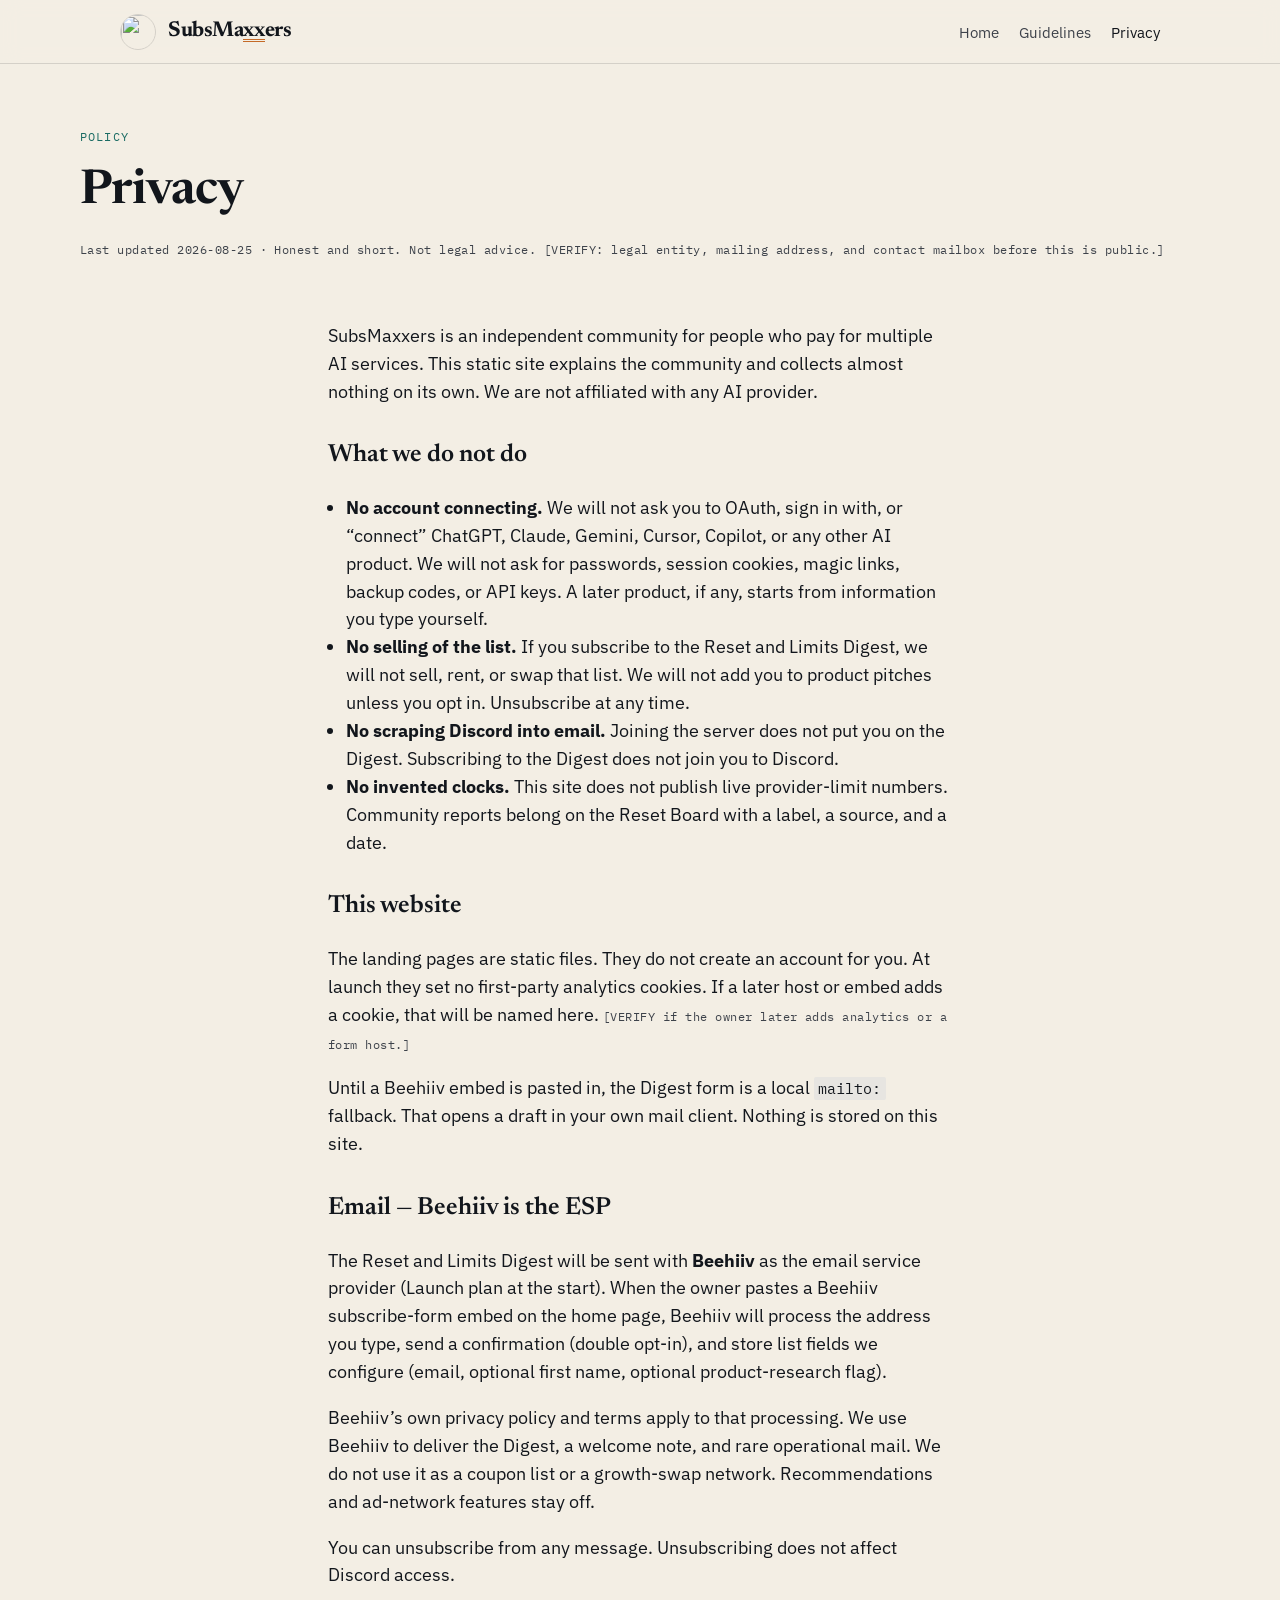
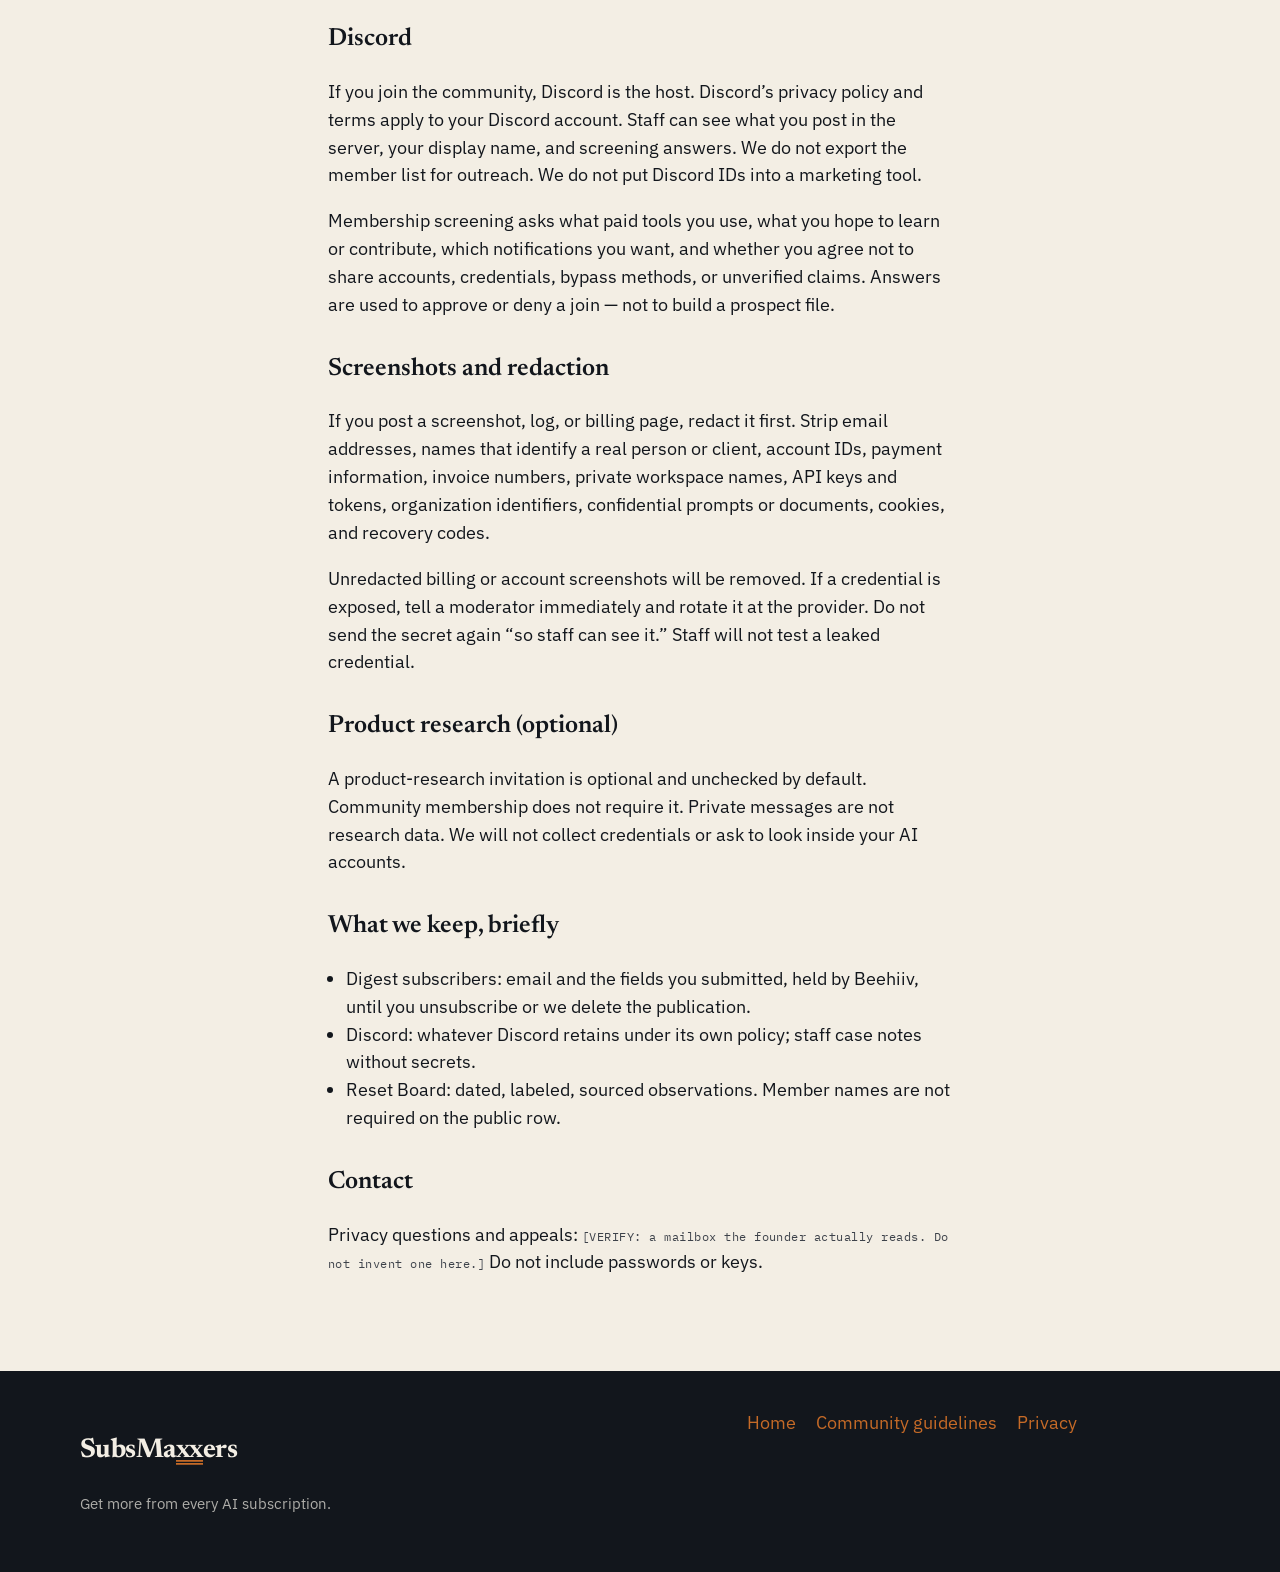
==== privacy.html @ dfe7b9f9 "Publish SubsMaxxers landing. No Discord invite." ====
<!DOCTYPE html>
<html lang="en">
<head>
  <meta charset="utf-8">
  <meta name="viewport" content="width=device-width, initial-scale=1">
  <title>Privacy — SubsMaxxers</title>
  <meta name="description" content="How SubsMaxxers handles email, Discord, and screenshots. No account connecting. The list is not sold.">
  <meta name="robots" content="noindex, nofollow">
  <meta name="theme-color" content="#12161C">
  <link rel="icon" href="assets/favicon.svg" type="image/svg+xml">
  <link rel="icon" href="assets/avatar.png" type="image/png">
  <link rel="preconnect" href="https://fonts.googleapis.com">
  <link rel="preconnect" href="https://fonts.gstatic.com" crossorigin>
  <link href="https://fonts.googleapis.com/css2?family=IBM+Plex+Mono:wght@400;500&family=IBM+Plex+Sans:ital,wght@0,400;0,500;0,600;1,400&family=Newsreader:ital,opsz,wght@0,6..72,600;0,6..72,700;1,6..72,600&display=swap" rel="stylesheet">
  <link rel="stylesheet" href="styles.css">
</head>
<body class="inner">
  <a class="skip" href="#main">Skip to content</a>
  <header class="site-header">
    <div class="nav-wrap">
      <a class="nav-brand" href="index.html">
        <img src="assets/avatar.png" alt="" width="36" height="36">
        <span class="wordmark">SubsMa<span class="xx">xx</span>ers</span>
      </a>
      <input type="checkbox" id="nav-toggle" class="nav-toggle" hidden>
      <label for="nav-toggle" class="nav-toggle-btn">Menu</label>
      <nav class="site-nav" aria-label="Primary">
        <ul>
          <li><a href="index.html">Home</a></li>
          <li><a href="guidelines.html">Guidelines</a></li>
          <li><a href="privacy.html" aria-current="page">Privacy</a></li>
        </ul>
      </nav>
    </div>
  </header>

  <header class="page-hero">
    <div class="page-hero-inner">
      <p class="eyebrow">Policy</p>
      <h1>Privacy</h1>
      <p class="updated">Last updated 2026-08-25 · Honest and short. Not legal advice. [VERIFY: legal entity, mailing address, and contact mailbox before this is public.]</p>
    </div>
  </header>

  <main id="main" class="article">
    <p>SubsMaxxers is an independent community for people who pay for multiple AI services. This static site explains the community and collects almost nothing on its own. We are not affiliated with any AI provider.</p>

    <h2>What we do not do</h2>
    <ul>
      <li><strong>No account connecting.</strong> We will not ask you to OAuth, sign in with, or “connect” ChatGPT, Claude, Gemini, Cursor, Copilot, or any other AI product. We will not ask for passwords, session cookies, magic links, backup codes, or API keys. A later product, if any, starts from information you type yourself.</li>
      <li><strong>No selling of the list.</strong> If you subscribe to the Reset and Limits Digest, we will not sell, rent, or swap that list. We will not add you to product pitches unless you opt in. Unsubscribe at any time.</li>
      <li><strong>No scraping Discord into email.</strong> Joining the server does not put you on the Digest. Subscribing to the Digest does not join you to Discord.</li>
      <li><strong>No invented clocks.</strong> This site does not publish live provider-limit numbers. Community reports belong on the Reset Board with a label, a source, and a date.</li>
    </ul>

    <h2>This website</h2>
    <p>The landing pages are static files. They do not create an account for you. At launch they set no first-party analytics cookies. If a later host or embed adds a cookie, that will be named here. <span class="updated">[VERIFY if the owner later adds analytics or a form host.]</span></p>
    <p>Until a Beehiiv embed is pasted in, the Digest form is a local <code>mailto:</code> fallback. That opens a draft in your own mail client. Nothing is stored on this site.</p>

    <h2>Email — Beehiiv is the ESP</h2>
    <p>The Reset and Limits Digest will be sent with <strong>Beehiiv</strong> as the email service provider (Launch plan at the start). When the owner pastes a Beehiiv subscribe-form embed on the home page, Beehiiv will process the address you type, send a confirmation (double opt-in), and store list fields we configure (email, optional first name, optional product-research flag).</p>
    <p>Beehiiv’s own privacy policy and terms apply to that processing. We use Beehiiv to deliver the Digest, a welcome note, and rare operational mail. We do not use it as a coupon list or a growth-swap network. Recommendations and ad-network features stay off.</p>
    <p>You can unsubscribe from any message. Unsubscribing does not affect Discord access.</p>

    <h2>Discord</h2>
    <p>If you join the community, Discord is the host. Discord’s privacy policy and terms apply to your Discord account. Staff can see what you post in the server, your display name, and screening answers. We do not export the member list for outreach. We do not put Discord IDs into a marketing tool.</p>
    <p>Membership screening asks what paid tools you use, what you hope to learn or contribute, which notifications you want, and whether you agree not to share accounts, credentials, bypass methods, or unverified claims. Answers are used to approve or deny a join — not to build a prospect file.</p>

    <h2>Screenshots and redaction</h2>
    <p>If you post a screenshot, log, or billing page, redact it first. Strip email addresses, names that identify a real person or client, account IDs, payment information, invoice numbers, private workspace names, API keys and tokens, organization identifiers, confidential prompts or documents, cookies, and recovery codes.</p>
    <p>Unredacted billing or account screenshots will be removed. If a credential is exposed, tell a moderator immediately and rotate it at the provider. Do not send the secret again “so staff can see it.” Staff will not test a leaked credential.</p>

    <h2>Product research (optional)</h2>
    <p>A product-research invitation is optional and unchecked by default. Community membership does not require it. Private messages are not research data. We will not collect credentials or ask to look inside your AI accounts.</p>

    <h2>What we keep, briefly</h2>
    <ul>
      <li>Digest subscribers: email and the fields you submitted, held by Beehiiv, until you unsubscribe or we delete the publication.</li>
      <li>Discord: whatever Discord retains under its own policy; staff case notes without secrets.</li>
      <li>Reset Board: dated, labeled, sourced observations. Member names are not required on the public row.</li>
    </ul>

    <h2>Contact</h2>
    <p>Privacy questions and appeals: <span class="updated">[VERIFY: a mailbox the founder actually reads. Do not invent one here.]</span> Do not include passwords or keys.</p>
  </main>

  <footer class="site-footer">
    <div class="footer-inner">
      <div>
        <p class="wordmark">SubsMa<span class="xx">xx</span>ers</p>
        <p class="tagline">Get more from every AI subscription.</p>
      </div>
      <nav class="footer-nav" aria-label="Footer">
        <a href="index.html">Home</a>
        <a href="guidelines.html">Community guidelines</a>
        <a href="privacy.html">Privacy</a>
      </nav>
    </div>
  </footer>
</body>
</html>
---- styles.css ----
/* SubsMaxxers landing — editorial, technical, not cold.
   Palette and type from brand/02_Positioning_and_Brand.md.
   Do not add neon, robots, neural nets, or vendor marks. */

:root {
  --ink: #12161C;
  --bone: #F3EEE4;
  --copper: #C56A27;
  --teal: #1A6B63;
  --graphite: #3D424A;
  --white: #FFFFFF;
  --mist: #D4D0C8;
  --signal: #E3B23C;
  --confirmed: #2C7A4B;
  --disputed: #A63D2F;
  --reported: #6B5E4F;
  --outdated: #8A8680;
  --ink-80: #2A3038;
  --bone-dim: #E7E1D6;
  --teal-bright: #2A8A80;
  --copper-ink: #8F4A1A;

  --font-display: "Newsreader", "Source Serif 4", "Iowan Old Style", Georgia, serif;
  --font-sans: "IBM Plex Sans", "Source Sans 3", "Segoe UI", sans-serif;
  --font-mono: "IBM Plex Mono", "Geist Mono", ui-monospace, monospace;

  --measure: 40rem;
  --wide: 70rem;
  --gutter: clamp(1.25rem, 4vw, 2.5rem);
  --radius: 2px;
  --shadow: 0 1px 0 rgba(18, 22, 28, 0.06);
}

*,
*::before,
*::after { box-sizing: border-box; }

html {
  scroll-behavior: smooth;
  -webkit-text-size-adjust: 100%;
}

@media (prefers-reduced-motion: reduce) {
  html { scroll-behavior: auto; }
  *, *::before, *::after {
    animation-duration: 0.01ms !important;
    animation-iteration-count: 1 !important;
    transition-duration: 0.01ms !important;
  }
}

body {
  margin: 0;
  color: var(--ink);
  background: var(--bone);
  font-family: var(--font-sans);
  font-size: 1.125rem;
  line-height: 1.55;
  font-weight: 400;
  text-rendering: optimizeLegibility;
}

img { max-width: 100%; height: auto; display: block; }
a { color: var(--copper); text-underline-offset: 0.16em; }
a:hover { color: var(--copper-ink); }
a:visited { color: var(--teal); }
a:focus-visible,
button:focus-visible,
input:focus-visible,
summary:focus-visible {
  outline: 2px solid var(--copper);
  outline-offset: 3px;
}

.skip {
  position: absolute;
  left: var(--gutter);
  top: -4rem;
  z-index: 20;
  background: var(--copper);
  color: var(--bone);
  padding: 0.4rem 0.75rem;
  text-decoration: none;
}
.skip:focus { top: 0.75rem; }

/* Wordmark lockup */
.wordmark {
  font-family: var(--font-display);
  font-weight: 700;
  letter-spacing: -0.02em;
  line-height: 1.05;
}
.wordmark .xx {
  position: relative;
  display: inline-block;
}
.wordmark .xx::after {
  content: "";
  position: absolute;
  left: 0;
  right: 0;
  bottom: 0.02em;
  height: 0.18em;
  background:
    linear-gradient(var(--copper), var(--copper)) 0 0 / 100% 35% no-repeat,
    linear-gradient(var(--copper), var(--copper)) 0 100% / 100% 35% no-repeat;
  pointer-events: none;
}

.lockup {
  display: flex;
  flex-direction: column;
  gap: 0.45rem;
  text-decoration: none;
  color: inherit;
}
.lockup:visited { color: inherit; }
.lockup .tagline {
  font-family: var(--font-sans);
  font-weight: 400;
  color: var(--graphite);
  letter-spacing: 0;
}

/* Site header */
.site-header {
  position: sticky;
  top: 0;
  z-index: 10;
  background: color-mix(in srgb, var(--bone) 92%, transparent);
  backdrop-filter: blur(10px);
  border-bottom: 1px solid var(--mist);
}
.hero + .site-header,
body.inner .site-header { /* nav sits above hero on home via structure */ }

.nav-wrap {
  max-width: var(--wide);
  margin: 0 auto;
  padding: 0.85rem var(--gutter);
  display: flex;
  align-items: center;
  justify-content: space-between;
  gap: 1rem;
}
.nav-brand {
  display: flex;
  align-items: center;
  gap: 0.75rem;
  text-decoration: none;
  color: var(--ink);
}
.nav-brand:visited { color: var(--ink); }
.nav-brand img {
  width: 36px;
  height: 36px;
  border-radius: 50%;
  border: 1px solid var(--mist);
}
.nav-brand .wordmark { font-size: 1.35rem; }
.nav-brand .wordmark .xx::after { height: 0.16em; }

.nav-toggle {
  display: none;
}
.nav-toggle-btn {
  display: none;
  background: none;
  border: 1px solid var(--mist);
  color: var(--ink);
  font-family: var(--font-sans);
  font-size: 0.8rem;
  letter-spacing: 0.06em;
  text-transform: uppercase;
  padding: 0.4rem 0.65rem;
  cursor: pointer;
}
.site-nav ul {
  display: flex;
  flex-wrap: wrap;
  gap: 0.35rem 1.25rem;
  list-style: none;
  margin: 0;
  padding: 0;
}
.site-nav a {
  color: var(--graphite);
  text-decoration: none;
  font-size: 0.95rem;
}
.site-nav a:hover,
.site-nav a[aria-current="page"] { color: var(--ink); }
.site-nav a:visited { color: var(--graphite); }

@media (max-width: 720px) {
  .nav-toggle-btn { display: inline-block; }
  .site-nav {
    display: none;
    position: absolute;
    left: 0;
    right: 0;
    top: 100%;
    background: var(--bone);
    border-bottom: 1px solid var(--mist);
    padding: 0.75rem var(--gutter) 1.1rem;
  }
  .site-nav ul { flex-direction: column; }
  .nav-toggle:checked ~ .site-nav { display: block; }
}

/* Dark hero */
.hero {
  background: var(--ink);
  color: var(--bone);
  position: relative;
  overflow: hidden;
}
.hero::before {
  content: "";
  position: absolute;
  inset: 0;
  background:
    linear-gradient(180deg, rgba(243, 238, 228, 0.03), transparent 40%),
    repeating-linear-gradient(
      90deg,
      transparent,
      transparent 119px,
      rgba(243, 238, 228, 0.03) 119px,
      rgba(243, 238, 228, 0.03) 120px
    );
  pointer-events: none;
}
.hero-inner {
  position: relative;
  max-width: var(--wide);
  margin: 0 auto;
  padding: clamp(3rem, 8vw, 6.5rem) var(--gutter) clamp(3.5rem, 8vw, 6rem);
  display: grid;
  grid-template-columns: minmax(0, 1.4fr) minmax(0, 0.7fr);
  gap: clamp(2rem, 5vw, 4rem);
  align-items: end;
}
@media (max-width: 800px) {
  .hero-inner { grid-template-columns: 1fr; }
  .hero-aside { order: -1; max-width: 8rem; }
}
.hero .kicker {
  font-family: var(--font-mono);
  font-size: 0.78rem;
  letter-spacing: 0.08em;
  text-transform: uppercase;
  color: color-mix(in srgb, var(--bone) 72%, var(--teal-bright));
  margin: 0 0 1.1rem;
}
.hero .wordmark {
  font-size: clamp(2.8rem, 8vw, 5.4rem);
  color: var(--bone);
  margin: 0 0 0.55rem;
}
.hero .tagline {
  font-size: clamp(1.15rem, 2.2vw, 1.45rem);
  color: color-mix(in srgb, var(--bone) 82%, var(--mist));
  margin: 0 0 1.5rem;
  max-width: 28rem;
}
.hero .lede {
  font-size: 1.2rem;
  line-height: 1.5;
  max-width: 36rem;
  margin: 0 0 0.85rem;
}
.hero .value {
  color: color-mix(in srgb, var(--bone) 78%, var(--graphite));
  max-width: 38rem;
  margin: 0 0 1.75rem;
}
.hero a { color: var(--copper); }
.hero a:visited { color: var(--copper); }
.hero-aside img {
  width: min(220px, 40vw);
  height: auto;
  border-radius: 50%;
  border: 1px solid color-mix(in srgb, var(--bone) 18%, transparent);
}
.hero-rule {
  display: flex;
  gap: 0.4rem;
  margin-top: 2.25rem;
}
.hero-rule span {
  display: block;
  height: 2px;
  width: 4.5rem;
}
.hero-rule span:first-child { background: var(--teal); }
.hero-rule span:last-child { background: var(--copper); }

.hero-cut {
  height: 28px;
  background: var(--bone);
  clip-path: polygon(
    0 40%, 4% 70%, 8% 28%, 13% 82%, 18% 36%, 24% 64%,
    31% 22%, 38% 78%, 46% 34%, 54% 70%, 62% 26%,
    70% 74%, 78% 32%, 86% 68%, 93% 30%, 100% 60%,
    100% 100%, 0 100%
  );
}

/* Buttons */
.cta-row {
  display: flex;
  flex-wrap: wrap;
  gap: 0.75rem 1rem;
  align-items: center;
}
.btn {
  display: inline-block;
  font-family: var(--font-sans);
  font-size: 1rem;
  font-weight: 500;
  line-height: 1.2;
  text-decoration: none;
  padding: 0.78rem 1.15rem;
  border-radius: var(--radius);
  border: 1px solid transparent;
  cursor: pointer;
}
.btn:visited { color: inherit; }
.btn-primary {
  background: var(--copper);
  color: var(--bone);
  border-color: var(--copper);
}
.btn-primary:hover {
  background: var(--copper-ink);
  color: var(--bone);
  border-color: var(--copper-ink);
}
.btn-primary:visited { color: var(--bone); }
.btn-secondary {
  background: transparent;
  color: var(--bone);
  border-color: color-mix(in srgb, var(--bone) 45%, transparent);
}
.btn-secondary:hover {
  border-color: var(--bone);
  color: var(--bone);
}
.btn-secondary:visited { color: var(--bone); }
.btn-on-light.btn-secondary {
  color: var(--ink);
  border-color: var(--mist);
}
.btn-on-light.btn-secondary:hover,
.btn-on-light.btn-secondary:visited { color: var(--ink); }
.btn-on-light.btn-primary:visited { color: var(--bone); }
.cta-note {
  font-size: 0.85rem;
  color: color-mix(in srgb, var(--bone) 62%, var(--graphite));
  max-width: 28rem;
  margin: 0.85rem 0 0;
}

/* Layout */
.section {
  padding: clamp(3.25rem, 7vw, 5.5rem) var(--gutter);
}
.section-inner {
  max-width: var(--wide);
  margin: 0 auto;
}
.section h2 {
  font-family: var(--font-display);
  font-weight: 600;
  font-size: clamp(1.85rem, 3.4vw, 2.55rem);
  letter-spacing: -0.02em;
  line-height: 1.15;
  margin: 0 0 0.75rem;
}
.section .deck {
  color: var(--graphite);
  max-width: 40rem;
  margin: 0 0 2rem;
}
.eyebrow {
  font-family: var(--font-mono);
  font-size: 0.72rem;
  letter-spacing: 0.1em;
  text-transform: uppercase;
  color: var(--teal);
  margin: 0 0 0.55rem;
}
.prose { max-width: var(--measure); }
.prose p { margin: 0 0 1rem; }
.prose ul,
.prose ol { padding-left: 1.2rem; }
.prose li { margin: 0 0 0.4rem; }

.band { background: var(--white); }
.band-dim { background: var(--bone-dim); }
.hairline {
  border: 0;
  border-top: 1px solid var(--mist);
  margin: 0;
}

/* Cards / grids */
.split {
  display: grid;
  grid-template-columns: 1fr 1fr 1fr;
  gap: 1.25rem;
}
@media (max-width: 860px) {
  .split { grid-template-columns: 1fr; }
}
.card {
  background: var(--white);
  border: 1px solid var(--mist);
  padding: 1.25rem 1.3rem 1.35rem;
  box-shadow: var(--shadow);
}
.band .card { background: var(--bone); }
.card h3 {
  font-family: var(--font-display);
  font-size: 1.35rem;
  font-weight: 600;
  letter-spacing: -0.015em;
  margin: 0 0 0.55rem;
}
.card p,
.card li { color: var(--graphite); }
.card ul { margin: 0; padding-left: 1.1rem; }
.card.not-for { border-top: 3px solid var(--disputed); }
.card.primary { border-top: 3px solid var(--copper); }
.card.also { border-top: 3px solid var(--teal); }

.share-list {
  display: grid;
  grid-template-columns: 1fr 1fr;
  gap: 0.9rem 1.75rem;
  margin: 0;
  padding: 0;
  list-style: none;
}
@media (max-width: 720px) {
  .share-list { grid-template-columns: 1fr; }
}
.share-list li {
  padding: 0.85rem 0 0.85rem 1.1rem;
  border-top: 1px solid var(--mist);
  position: relative;
}
.share-list li::before {
  content: "";
  position: absolute;
  left: 0;
  top: 1.15rem;
  width: 0.45rem;
  height: 2px;
  background: var(--copper);
}

/* Labels */
.label-table {
  width: 100%;
  border-collapse: collapse;
  font-size: 1rem;
}
.label-table th,
.label-table td {
  text-align: left;
  vertical-align: top;
  padding: 0.85rem 0.75rem 0.85rem 0;
  border-bottom: 1px solid var(--mist);
}
.label-table th {
  font-family: var(--font-sans);
  font-weight: 500;
  color: var(--graphite);
  font-size: 0.8rem;
  letter-spacing: 0.06em;
  text-transform: uppercase;
}
.chip {
  display: inline-block;
  font-family: var(--font-mono);
  font-size: 0.72rem;
  font-weight: 500;
  letter-spacing: 0.08em;
  text-transform: uppercase;
  padding: 0.18rem 0.45rem;
  border-radius: 2px;
  color: var(--bone);
  white-space: nowrap;
}
.chip-official,
.chip-confirmed { background: var(--confirmed); }
.chip-reported { background: var(--reported); }
.chip-disputed { background: var(--disputed); }
.chip-outdated { background: var(--outdated); }

.note {
  font-size: 0.95rem;
  color: var(--graphite);
  max-width: 42rem;
  margin: 1.25rem 0 0;
}

/* Discussions */
.prompts {
  display: grid;
  grid-template-columns: 1fr 1fr;
  gap: 1rem;
}
@media (max-width: 720px) {
  .prompts { grid-template-columns: 1fr; }
}
.prompt {
  background: var(--white);
  border: 1px solid var(--mist);
  padding: 1.2rem 1.25rem 1.3rem;
}
.prompt .where {
  font-family: var(--font-mono);
  font-size: 0.72rem;
  letter-spacing: 0.06em;
  text-transform: uppercase;
  color: var(--teal);
  margin: 0 0 0.45rem;
}
.prompt h3 {
  font-family: var(--font-display);
  font-size: 1.28rem;
  font-weight: 600;
  letter-spacing: -0.015em;
  margin: 0 0 0.45rem;
  line-height: 1.25;
}
.prompt p {
  margin: 0;
  color: var(--graphite);
  font-size: 1rem;
}

/* Rules */
.rules-ol {
  list-style: none;
  margin: 0;
  padding: 0;
  counter-reset: rule;
  display: grid;
  grid-template-columns: 1fr 1fr;
  gap: 0 2rem;
}
@media (max-width: 800px) {
  .rules-ol { grid-template-columns: 1fr; }
}
.rules-ol li {
  counter-increment: rule;
  padding: 1rem 0 1rem 2.4rem;
  border-bottom: 1px solid var(--mist);
  position: relative;
}
.rules-ol li::before {
  content: counter(rule, decimal-leading-zero);
  position: absolute;
  left: 0;
  top: 1.1rem;
  font-family: var(--font-mono);
  font-size: 0.78rem;
  color: var(--copper);
  letter-spacing: 0.04em;
}
.rules-ol strong { display: block; margin-bottom: 0.2rem; }

/* Independence */
.independence {
  border-left: 3px solid var(--teal);
  padding: 0.15rem 0 0.15rem 1.25rem;
  max-width: 44rem;
}

/* Digest form */
.digest-grid {
  display: grid;
  grid-template-columns: minmax(0, 1.1fr) minmax(0, 0.9fr);
  gap: clamp(1.5rem, 4vw, 3rem);
  align-items: start;
}
@media (max-width: 800px) {
  .digest-grid { grid-template-columns: 1fr; }
}
.digest-form {
  background: var(--white);
  border: 1px solid var(--mist);
  padding: 1.4rem 1.4rem 1.5rem;
}
.digest-form label {
  display: block;
  font-size: 0.9rem;
  font-weight: 500;
  margin: 0 0 0.35rem;
}
.digest-form .field { margin: 0 0 1rem; }
.digest-form input[type="email"],
.digest-form input[type="text"] {
  width: 100%;
  font-family: var(--font-sans);
  font-size: 1rem;
  padding: 0.65rem 0.7rem;
  border: 1px solid var(--mist);
  background: var(--bone);
  color: var(--ink);
  border-radius: var(--radius);
}
.digest-form input:focus {
  border-color: var(--copper);
  background: var(--white);
}
.check {
  display: flex;
  gap: 0.6rem;
  align-items: flex-start;
  font-size: 0.92rem;
  color: var(--graphite);
  margin: 0 0 1rem;
}
.check input { margin-top: 0.3rem; }
.privacy-line {
  font-size: 0.85rem;
  color: var(--graphite);
  margin: 0.85rem 0 0;
}
.embed-slot {
  position: relative;
}
.embed-slot .placeholder-tag {
  font-family: var(--font-mono);
  font-size: 0.7rem;
  letter-spacing: 0.06em;
  text-transform: uppercase;
  color: var(--reported);
  margin: 0 0 0.6rem;
}

/* FAQ */
.faq {
  display: grid;
  gap: 0.55rem;
  max-width: 48rem;
}
.faq details {
  background: var(--white);
  border: 1px solid var(--mist);
  padding: 0.15rem 0;
}
.faq summary {
  cursor: pointer;
  list-style: none;
  padding: 0.9rem 1.1rem;
  font-weight: 500;
}
.faq summary::-webkit-details-marker { display: none; }
.faq summary::after {
  content: "+";
  float: right;
  font-family: var(--font-mono);
  color: var(--copper);
}
.faq details[open] summary::after { content: "–"; }
.faq details p {
  margin: 0;
  padding: 0 1.1rem 1.05rem;
  color: var(--graphite);
}

/* Inner pages */
.page-hero {
  padding: clamp(2.5rem, 6vw, 4rem) var(--gutter) 2rem;
}
.page-hero-inner { max-width: var(--wide); margin: 0 auto; }
.page-hero h1 {
  font-family: var(--font-display);
  font-weight: 650;
  font-size: clamp(2.1rem, 4vw, 3rem);
  letter-spacing: -0.02em;
  margin: 0 0 0.6rem;
}
.updated {
  font-family: var(--font-mono);
  font-size: 0.75rem;
  color: var(--graphite);
  letter-spacing: 0.04em;
}
.article {
  max-width: 44rem;
  margin: 0 auto;
  padding: 0 var(--gutter) clamp(3rem, 6vw, 5rem);
}
.article h2 {
  font-family: var(--font-display);
  font-size: 1.55rem;
  font-weight: 600;
  margin: 2rem 0 0.6rem;
}
.article h3 {
  font-family: var(--font-sans);
  font-size: 1.05rem;
  margin: 1.4rem 0 0.4rem;
}
.article ul { padding-left: 1.15rem; }

/* Footer */
.site-footer {
  background: var(--ink);
  color: color-mix(in srgb, var(--bone) 82%, var(--mist));
  padding: 2.4rem var(--gutter) 2.6rem;
}
.footer-inner {
  max-width: var(--wide);
  margin: 0 auto;
  display: grid;
  grid-template-columns: 1.4fr 1fr;
  gap: 2rem;
}
@media (max-width: 720px) {
  .footer-inner { grid-template-columns: 1fr; }
}
.site-footer .wordmark { color: var(--bone); font-size: 1.7rem; }
.site-footer .tagline {
  color: color-mix(in srgb, var(--bone) 62%, var(--graphite));
  font-size: 0.95rem;
  margin: 0.4rem 0 0.9rem;
}
.site-footer a { color: var(--copper); }
.site-footer a:visited { color: var(--teal-bright); }
.footer-nav {
  display: flex;
  flex-wrap: wrap;
  gap: 0.75rem 1.25rem;
  margin: 0 0 1rem;
}
.footer-nav a { text-decoration: none; }
.fine {
  font-size: 0.85rem;
  color: color-mix(in srgb, var(--bone) 55%, var(--graphite));
  margin: 0;
}

code {
  font-family: var(--font-mono);
  font-size: 0.86em;
  background: color-mix(in srgb, var(--mist) 55%, var(--white));
  padding: 0.08em 0.28em;
  border-radius: 2px;
}
.hero code {
  background: color-mix(in srgb, var(--bone) 12%, transparent);
  color: var(--bone);
}
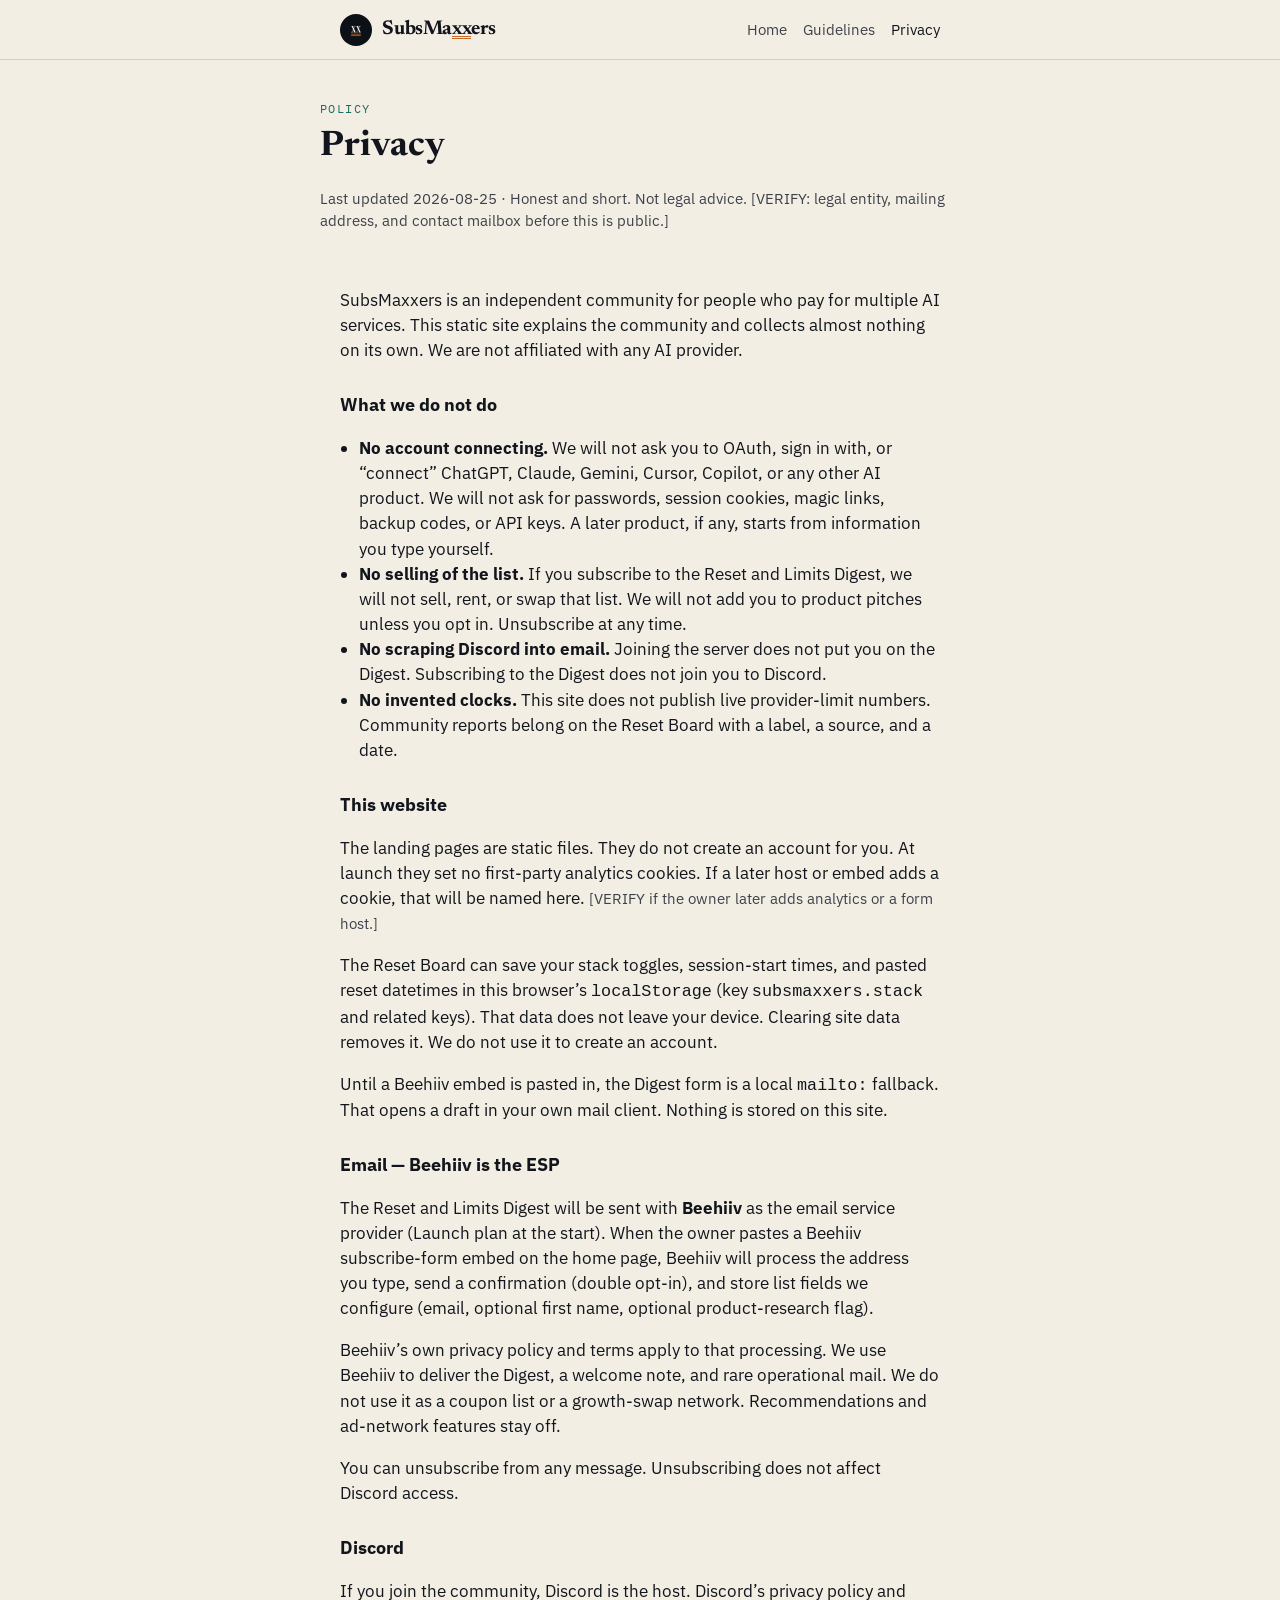
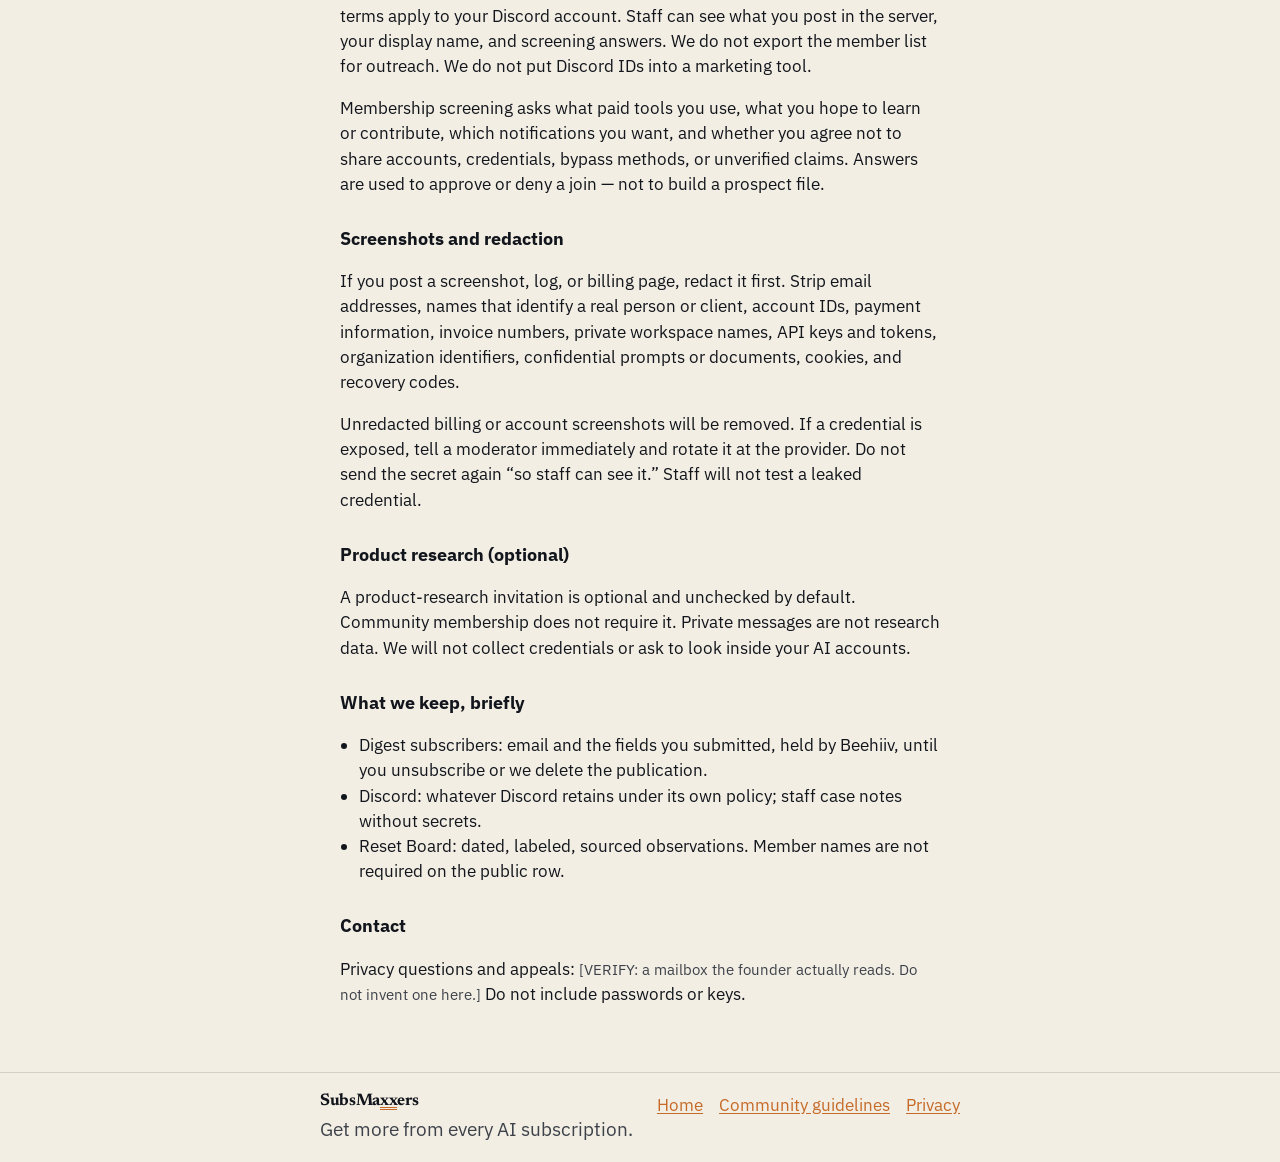
==== commit 2a37ac4c: "Ship my-stack time-til-reset timers on Reset Board" ====
--- a/privacy.html
+++ b/privacy.html
@@ -22,9 +22,7 @@
         <img src="assets/avatar.png" alt="" width="36" height="36">
         <span class="wordmark">SubsMa<span class="xx">xx</span>ers</span>
       </a>
-      <input type="checkbox" id="nav-toggle" class="nav-toggle" hidden>
-      <label for="nav-toggle" class="nav-toggle-btn">Menu</label>
-      <nav class="site-nav" aria-label="Primary">
+<nav class="site-nav" aria-label="Primary">
         <ul>
           <li><a href="index.html">Home</a></li>
           <li><a href="guidelines.html">Guidelines</a></li>
@@ -55,6 +53,7 @@
 
     <h2>This website</h2>
     <p>The landing pages are static files. They do not create an account for you. At launch they set no first-party analytics cookies. If a later host or embed adds a cookie, that will be named here. <span class="updated">[VERIFY if the owner later adds analytics or a form host.]</span></p>
+    <p>The Reset Board can save your stack toggles, session-start times, and pasted reset datetimes in this browser’s <code>localStorage</code> (key <code>subsmaxxers.stack</code> and related keys). That data does not leave your device. Clearing site data removes it. We do not use it to create an account.</p>
     <p>Until a Beehiiv embed is pasted in, the Digest form is a local <code>mailto:</code> fallback. That opens a draft in your own mail client. Nothing is stored on this site.</p>
 
     <h2>Email — Beehiiv is the ESP</h2>
--- a/styles.css
+++ b/styles.css
@@ -1,100 +1,61 @@
-/* SubsMaxxers landing — editorial, technical, not cold.
-   Palette and type from brand/02_Positioning_and_Brand.md.
-   Do not add neon, robots, neural nets, or vendor marks. */
-
+/* SubsMaxxers — one-screen TLDR. Brand: ink / bone / copper. */
 :root {
   --ink: #12161C;
   --bone: #F3EEE4;
   --copper: #C56A27;
   --teal: #1A6B63;
   --graphite: #3D424A;
-  --white: #FFFFFF;
   --mist: #D4D0C8;
-  --signal: #E3B23C;
-  --confirmed: #2C7A4B;
-  --disputed: #A63D2F;
-  --reported: #6B5E4F;
-  --outdated: #8A8680;
-  --ink-80: #2A3038;
-  --bone-dim: #E7E1D6;
-  --teal-bright: #2A8A80;
-  --copper-ink: #8F4A1A;
-
-  --font-display: "Newsreader", "Source Serif 4", "Iowan Old Style", Georgia, serif;
-  --font-sans: "IBM Plex Sans", "Source Sans 3", "Segoe UI", sans-serif;
-  --font-mono: "IBM Plex Mono", "Geist Mono", ui-monospace, monospace;
-
-  --measure: 40rem;
-  --wide: 70rem;
-  --gutter: clamp(1.25rem, 4vw, 2.5rem);
-  --radius: 2px;
-  --shadow: 0 1px 0 rgba(18, 22, 28, 0.06);
-}
-
-*,
-*::before,
-*::after { box-sizing: border-box; }
-
-html {
-  scroll-behavior: smooth;
-  -webkit-text-size-adjust: 100%;
-}
-
-@media (prefers-reduced-motion: reduce) {
-  html { scroll-behavior: auto; }
-  *, *::before, *::after {
-    animation-duration: 0.01ms !important;
-    animation-iteration-count: 1 !important;
-    transition-duration: 0.01ms !important;
-  }
-}
+  --font-display: "Newsreader", "Iowan Old Style", Georgia, serif;
+  --font-sans: "IBM Plex Sans", "Segoe UI", sans-serif;
+  --font-mono: "IBM Plex Mono", ui-monospace, monospace;
+}
+
+*, *::before, *::after { box-sizing: border-box; }
+
+html { -webkit-text-size-adjust: 100%; }
 
 body {
   margin: 0;
-  color: var(--ink);
-  background: var(--bone);
+  min-height: 100vh;
+  color: var(--bone);
+  background: var(--ink);
   font-family: var(--font-sans);
-  font-size: 1.125rem;
-  line-height: 1.55;
-  font-weight: 400;
-  text-rendering: optimizeLegibility;
-}
-
-img { max-width: 100%; height: auto; display: block; }
-a { color: var(--copper); text-underline-offset: 0.16em; }
-a:hover { color: var(--copper-ink); }
-a:visited { color: var(--teal); }
-a:focus-visible,
-button:focus-visible,
-input:focus-visible,
-summary:focus-visible {
-  outline: 2px solid var(--copper);
-  outline-offset: 3px;
-}
+  font-size: 1.05rem;
+  line-height: 1.5;
+}
+
+a { color: var(--copper); text-underline-offset: 0.14em; }
+a:hover { color: color-mix(in srgb, var(--copper) 70%, var(--bone)); }
+a:visited { color: var(--copper); }
 
 .skip {
   position: absolute;
-  left: var(--gutter);
+  left: 1rem;
   top: -4rem;
-  z-index: 20;
   background: var(--copper);
   color: var(--bone);
-  padding: 0.4rem 0.75rem;
+  padding: 0.4rem 0.7rem;
   text-decoration: none;
 }
 .skip:focus { top: 0.75rem; }
 
-/* Wordmark lockup */
+.sr {
+  position: absolute;
+  width: 1px;
+  height: 1px;
+  overflow: hidden;
+  clip: rect(0 0 0 0);
+}
+
 .wordmark {
   font-family: var(--font-display);
   font-weight: 700;
   letter-spacing: -0.02em;
   line-height: 1.05;
-}
-.wordmark .xx {
-  position: relative;
-  display: inline-block;
-}
+  margin: 0;
+}
+.wordmark .xx { position: relative; display: inline-block; }
 .wordmark .xx::after {
   content: "";
   position: absolute;
@@ -108,37 +69,148 @@
   pointer-events: none;
 }
 
-.lockup {
-  display: flex;
-  flex-direction: column;
-  gap: 0.45rem;
-  text-decoration: none;
-  color: inherit;
-}
-.lockup:visited { color: inherit; }
-.lockup .tagline {
+/* Home */
+.home {
+  display: flex;
+  align-items: center;
+  justify-content: center;
+  padding: 3rem 1.25rem 2.5rem;
+  background:
+    linear-gradient(180deg, rgba(243, 238, 228, 0.04), transparent 36%),
+    var(--ink);
+}
+
+.sheet {
+  width: min(36rem, 100%);
+}
+
+.kicker {
+  font-family: var(--font-mono);
+  font-size: 0.72rem;
+  letter-spacing: 0.14em;
+  text-transform: uppercase;
+  color: color-mix(in srgb, var(--bone) 55%, var(--teal));
+  margin: 0 0 0.85rem;
+}
+
+.home .wordmark {
+  font-size: clamp(3rem, 12vw, 4.6rem);
+  color: var(--bone);
+}
+
+.tagline {
+  margin: 0.55rem 0 0.85rem;
+  font-size: 1.2rem;
+  color: color-mix(in srgb, var(--bone) 78%, var(--mist));
+}
+.lede {
+  margin: 0 0 1.5rem;
+  max-width: 34rem;
+  color: color-mix(in srgb, var(--bone) 80%, var(--mist));
+}
+
+.tldr {
+  margin: 0 0 2rem;
+  padding: 0;
+  list-style: none;
+  border-top: 1px solid color-mix(in srgb, var(--bone) 12%, transparent);
+}
+.tldr li {
+  padding: 0.7rem 0;
+  border-bottom: 1px solid color-mix(in srgb, var(--bone) 12%, transparent);
+  color: color-mix(in srgb, var(--bone) 86%, var(--mist));
+}
+.tldr li::before {
+  content: "→ ";
+  font-family: var(--font-mono);
+  color: var(--copper);
+}
+
+#digest { scroll-margin-top: 1rem; }
+#digest h2 {
+  font-family: var(--font-mono);
+  font-size: 0.72rem;
+  letter-spacing: 0.14em;
+  text-transform: uppercase;
+  font-weight: 500;
+  color: color-mix(in srgb, var(--bone) 55%, var(--teal));
+  margin: 0 0 0.4rem;
+}
+.now { margin: 0 0 1rem; }
+
+.row {
+  display: flex;
+  flex-wrap: wrap;
+  gap: 0.5rem;
+}
+.row input[type="email"] {
+  flex: 1 1 14rem;
   font-family: var(--font-sans);
-  font-weight: 400;
-  color: var(--graphite);
-  letter-spacing: 0;
-}
-
-/* Site header */
+  font-size: 1rem;
+  padding: 0.75rem 0.8rem;
+  border: 1px solid color-mix(in srgb, var(--bone) 22%, transparent);
+  background: color-mix(in srgb, var(--bone) 8%, transparent);
+  color: var(--bone);
+  border-radius: 2px;
+}
+.row input::placeholder { color: color-mix(in srgb, var(--bone) 40%, transparent); }
+.row input:focus {
+  outline: 2px solid var(--copper);
+  outline-offset: 2px;
+}
+
+.btn {
+  flex: 0 0 auto;
+  font-family: var(--font-sans);
+  font-size: 1rem;
+  font-weight: 500;
+  padding: 0.75rem 1.05rem;
+  border: 1px solid var(--copper);
+  background: var(--copper);
+  color: var(--bone);
+  border-radius: 2px;
+  cursor: pointer;
+}
+.btn:hover { background: #8F4A1A; border-color: #8F4A1A; }
+a.btn { text-decoration: none; display: inline-block; }
+#join { margin-bottom: 1.75rem; }
+
+.fine {
+  font-size: 0.82rem;
+  color: color-mix(in srgb, var(--bone) 50%, var(--graphite));
+  margin: 0.7rem 0 0;
+}
+
+.foot {
+  margin-top: 2.75rem;
+  padding-top: 1rem;
+  border-top: 1px solid color-mix(in srgb, var(--bone) 12%, transparent);
+  display: flex;
+  flex-wrap: wrap;
+  gap: 0.6rem 1.25rem;
+  justify-content: space-between;
+  font-size: 0.82rem;
+  color: color-mix(in srgb, var(--bone) 48%, var(--graphite));
+}
+.foot nav { display: flex; gap: 1rem; }
+
+/* Inner pages stay readable */
+body.inner {
+  color: var(--ink);
+  background: var(--bone);
+}
+body.inner a:visited { color: var(--teal); }
+
 .site-header {
   position: sticky;
   top: 0;
-  z-index: 10;
   background: color-mix(in srgb, var(--bone) 92%, transparent);
-  backdrop-filter: blur(10px);
   border-bottom: 1px solid var(--mist);
 }
-.hero + .site-header,
-body.inner .site-header { /* nav sits above hero on home via structure */ }
-
 .nav-wrap {
-  max-width: var(--wide);
+  max-width: 40rem;
   margin: 0 auto;
-  padding: 0.85rem var(--gutter);
+  padding: 0.85rem 1.25rem;
   display: flex;
   align-items: center;
   justify-content: space-between;
@@ -147,39 +219,21 @@
 .nav-brand {
   display: flex;
   align-items: center;
-  gap: 0.75rem;
+  gap: 0.65rem;
   text-decoration: none;
   color: var(--ink);
 }
 .nav-brand:visited { color: var(--ink); }
 .nav-brand img {
-  width: 36px;
-  height: 36px;
+  width: 32px;
+  height: 32px;
   border-radius: 50%;
-  border: 1px solid var(--mist);
-}
-.nav-brand .wordmark { font-size: 1.35rem; }
-.nav-brand .wordmark .xx::after { height: 0.16em; }
-
-.nav-toggle {
-  display: none;
-}
-.nav-toggle-btn {
-  display: none;
-  background: none;
-  border: 1px solid var(--mist);
-  color: var(--ink);
-  font-family: var(--font-sans);
-  font-size: 0.8rem;
-  letter-spacing: 0.06em;
-  text-transform: uppercase;
-  padding: 0.4rem 0.65rem;
-  cursor: pointer;
-}
+}
+.nav-brand .wordmark { font-size: 1.25rem; }
+.nav-toggle, .nav-toggle-btn { display: none; }
 .site-nav ul {
   display: flex;
-  flex-wrap: wrap;
-  gap: 0.35rem 1.25rem;
+  gap: 1rem;
   list-style: none;
   margin: 0;
   padding: 0;
@@ -189,573 +243,709 @@
   text-decoration: none;
   font-size: 0.95rem;
 }
-.site-nav a:hover,
-.site-nav a[aria-current="page"] { color: var(--ink); }
-.site-nav a:visited { color: var(--graphite); }
-
+.site-nav a[aria-current="page"],
+.site-nav a:hover { color: var(--ink); }
+
+.page-hero { padding: 2.5rem 1.25rem 0.5rem; }
+.page-hero-inner, .article, .footer-inner {
+  max-width: 40rem;
+  margin: 0 auto;
+}
+.page-hero h1 {
+  font-family: var(--font-display);
+  font-size: 2.2rem;
+  margin: 0.2rem 0;
+}
+.eyebrow {
+  font-family: var(--font-mono);
+  font-size: 0.72rem;
+  letter-spacing: 0.12em;
+  text-transform: uppercase;
+  color: var(--teal);
+  margin: 0;
+}
+.updated { color: var(--graphite); font-size: 0.92rem; }
+.article { padding: 1rem 1.25rem 3rem; }
+.article h2 { font-size: 1.15rem; margin: 1.75rem 0 0.5rem; }
+.article ul { padding-left: 1.2rem; }
+
+.site-footer {
+  border-top: 1px solid var(--mist);
+  padding: 1.25rem;
+}
+.footer-inner {
+  display: flex;
+  justify-content: space-between;
+  gap: 1rem;
+  flex-wrap: wrap;
+}
+.footer-nav { display: flex; gap: 1rem; }
+.footer-inner .tagline { color: var(--graphite); margin: 0.3rem 0 0; }
+
+
+/* Homepage Reset Board teaser — keep TLDR width, do not dump the board */
+.tldr { margin-bottom: 0.85rem; }
+.board-teaser {
+  display: flex;
+  align-items: center;
+  gap: 0.75rem;
+  margin: 0 0 2rem;
+  padding: 0.7rem 0.8rem;
+  text-decoration: none;
+  color: var(--bone);
+  border: 1px solid color-mix(in srgb, var(--bone) 14%, transparent);
+  background: color-mix(in srgb, var(--bone) 5%, transparent);
+  border-radius: 2px;
+}
+.board-teaser:visited { color: var(--bone); }
+.board-teaser:hover {
+  border-color: color-mix(in srgb, var(--copper) 60%, transparent);
+  color: var(--bone);
+}
+.board-teaser-viz {
+  display: flex;
+  align-items: center;
+  gap: 0.45rem;
+  flex: 0 0 auto;
+}
+.board-teaser-viz svg {
+  width: 2.85rem;
+  height: 2.85rem;
+  display: block;
+}
+.board-teaser-copy {
+  display: flex;
+  flex-direction: column;
+  gap: 0.12rem;
+  min-width: 0;
+  flex: 1 1 auto;
+}
+.board-teaser-copy strong {
+  font-weight: 500;
+  color: var(--bone);
+}
+.board-teaser-copy span {
+  font-family: var(--font-mono);
+  font-size: 0.7rem;
+  color: color-mix(in srgb, var(--bone) 52%, var(--graphite));
+}
+.board-teaser-go {
+  font-family: var(--font-mono);
+  font-size: 0.68rem;
+  letter-spacing: 0.1em;
+  text-transform: uppercase;
+  color: var(--copper);
+  flex: 0 0 auto;
+}
+
+/* Reset Board — full-bleed live ops board. Homepage must not inherit this. */
+.reset-page {
+  display: block;
+  padding: 0;
+  background:
+    linear-gradient(180deg, rgba(243, 238, 228, 0.035), transparent 28%),
+    var(--ink);
+}
+.reset-topbar {
+  position: sticky;
+  top: 0;
+  z-index: 20;
+  border-bottom: 1px solid color-mix(in srgb, var(--bone) 12%, transparent);
+  background: color-mix(in srgb, var(--ink) 92%, transparent);
+  backdrop-filter: blur(8px);
+}
+.reset-topbar-inner {
+  max-width: 72rem;
+  margin: 0 auto;
+  padding: 0.42rem 1.15rem;
+  display: flex;
+  align-items: center;
+  justify-content: space-between;
+  gap: 0.75rem;
+}
+.reset-status {
+  display: flex;
+  flex-wrap: wrap;
+  align-items: center;
+  gap: 0.4rem 0.55rem;
+  margin: 0;
+  font-family: var(--font-mono);
+  font-size: 0.68rem;
+  letter-spacing: 0.1em;
+  text-transform: uppercase;
+  color: color-mix(in srgb, var(--bone) 62%, var(--mist));
+}
+.reset-status > span:first-child { color: var(--copper); }
+.dot-live {
+  width: 0.45rem;
+  height: 0.45rem;
+  border-radius: 50%;
+  background: var(--teal);
+  box-shadow: 0 0 0 0 color-mix(in srgb, var(--teal) 70%, transparent);
+  animation: live-pulse 2.2s ease-out infinite;
+}
+.live-word { color: var(--teal); }
+@keyframes live-pulse {
+  0% { box-shadow: 0 0 0 0 color-mix(in srgb, var(--teal) 55%, transparent); }
+  70% { box-shadow: 0 0 0 0.45rem transparent; }
+  100% { box-shadow: 0 0 0 0 transparent; }
+}
+@media (prefers-reduced-motion: reduce) {
+  .dot-live { animation: none; }
+}
+.reset-top-nav {
+  display: flex;
+  flex-wrap: wrap;
+  align-items: center;
+  gap: 0.85rem;
+}
+.reset-home {
+  font-family: var(--font-mono);
+  font-size: 0.68rem;
+  letter-spacing: 0.08em;
+  text-transform: uppercase;
+  text-decoration: none;
+  color: var(--copper);
+  white-space: nowrap;
+}
+.reset-home:visited { color: var(--copper); }
+
+.board-wrap {
+  width: 100%;
+  max-width: 72rem;
+  margin: 0 auto;
+  padding: 1.1rem 1.15rem 2.4rem;
+}
+
+.reset-ident {
+  display: flex;
+  flex-wrap: wrap;
+  align-items: baseline;
+  gap: 0.35rem 1rem;
+  margin: 0 0 0.85rem;
+}
+.reset-page .wordmark {
+  font-size: 1.55rem;
+  color: var(--bone);
+}
+.reset-ident .one-line {
+  margin: 0;
+  font-size: 0.92rem;
+  color: color-mix(in srgb, var(--bone) 68%, var(--mist));
+}
+
+.reset-page .legend {
+  display: flex;
+  flex-wrap: wrap;
+  gap: 0.35rem 0.9rem;
+  margin: 0 0 1.15rem;
+  padding: 0.5rem 0;
+  list-style: none;
+  border-top: 1px solid color-mix(in srgb, var(--bone) 12%, transparent);
+  border-bottom: 1px solid color-mix(in srgb, var(--bone) 12%, transparent);
+}
+.reset-page .legend li {
+  display: inline-flex;
+  align-items: center;
+  gap: 0.35rem;
+  padding: 0;
+  font-size: 0.72rem;
+  color: color-mix(in srgb, var(--bone) 58%, var(--graphite));
+}
+.reset-page .badge {
+  font-family: var(--font-mono);
+  font-size: 0.62rem;
+  letter-spacing: 0.08em;
+  font-weight: 500;
+  text-transform: uppercase;
+}
+.reset-page .badge-official { color: var(--teal); }
+.reset-page .badge-confirmed { color: color-mix(in srgb, var(--teal) 55%, var(--bone)); }
+.reset-page .badge-reported { color: var(--copper); }
+.reset-page .badge-disputed { color: color-mix(in srgb, var(--copper) 70%, var(--bone)); }
+.reset-page .badge-outdated { color: color-mix(in srgb, var(--bone) 45%, var(--graphite)); }
+
+.reset-page .reset-empty {
+  margin: 0 0 1.5rem;
+  padding: 0.9rem 0;
+  border-top: 1px solid color-mix(in srgb, var(--bone) 12%, transparent);
+  border-bottom: 1px solid color-mix(in srgb, var(--bone) 12%, transparent);
+  color: color-mix(in srgb, var(--bone) 78%, var(--mist));
+}
+
+.board-grid {
+  display: grid;
+  grid-template-columns: repeat(3, minmax(0, 1fr));
+  gap: 0.85rem;
+}
+.panel-hero { grid-column: 1 / -1; }
+
+.board-panel {
+  display: flex;
+  flex-direction: column;
+  min-width: 0;
+  background: color-mix(in srgb, var(--bone) 4.5%, transparent);
+  border: 1px solid color-mix(in srgb, var(--bone) 12%, transparent);
+  border-radius: 2px;
+}
+.panel-hero {
+  border-color: color-mix(in srgb, var(--copper) 32%, color-mix(in srgb, var(--bone) 10%, transparent));
+  box-shadow: inset 3px 0 0 var(--copper);
+}
+
+.panel-head {
+  display: flex;
+  align-items: center;
+  gap: 0.7rem;
+  padding: 0.75rem 0.85rem 0.65rem;
+  border-bottom: 1px solid color-mix(in srgb, var(--bone) 10%, transparent);
+}
+.tile {
+  flex: 0 0 auto;
+  width: 2.45rem;
+  height: 2.45rem;
+  display: grid;
+  place-items: center;
+  font-family: var(--font-mono);
+  font-size: 0.82rem;
+  font-weight: 500;
+  letter-spacing: 0.04em;
+  border: 1px solid var(--copper);
+  color: var(--ink);
+  background: var(--copper);
+}
+.tile-gm {
+  color: var(--teal);
+  border-color: var(--teal);
+  background: color-mix(in srgb, var(--teal) 14%, transparent);
+}
+.tile-cp {
+  color: var(--copper);
+  border-color: color-mix(in srgb, var(--bone) 28%, transparent);
+  background: transparent;
+}
+.tile-cr {
+  color: var(--bone);
+  border-color: var(--copper);
+  background: color-mix(in srgb, var(--copper) 12%, transparent);
+}
+.tile-gk {
+  color: var(--bone);
+  border-color: var(--teal);
+  background: color-mix(in srgb, var(--teal) 12%, transparent);
+}
+.panel-id { min-width: 0; flex: 1 1 auto; }
+.panel-head h3 {
+  margin: 0;
+  font-family: var(--font-sans);
+  font-size: 1.15rem;
+  font-weight: 500;
+  letter-spacing: 0.01em;
+  color: var(--bone);
+}
+.panel-plan {
+  margin: 0.08rem 0 0;
+  font-family: var(--font-mono);
+  font-size: 0.68rem;
+  letter-spacing: 0.04em;
+  color: color-mix(in srgb, var(--bone) 55%, var(--graphite));
+}
+.panel-meta {
+  display: flex;
+  flex-direction: column;
+  align-items: flex-end;
+  gap: 0.2rem;
+  flex: 0 0 auto;
+}
+.board-panel .badge-official {
+  color: var(--ink);
+  background: var(--copper);
+  padding: 0.12rem 0.38rem;
+}
+.panel-meta time {
+  font-family: var(--font-mono);
+  font-size: 0.68rem;
+  color: color-mix(in srgb, var(--bone) 48%, var(--graphite));
+}
+
+.clock-row {
+  display: grid;
+  grid-template-columns: 1fr;
+  gap: 0.65rem;
+  padding: 0.75rem;
+  flex: 1 1 auto;
+}
+.claude-clocks {
+  grid-template-columns: 1fr 1fr;
+}
+
+.clock-cell {
+  display: flex;
+  flex-direction: column;
+  align-items: center;
+  text-align: center;
+  gap: 0.35rem;
+  padding: 0.85rem 0.7rem 0.75rem;
+  background: color-mix(in srgb, var(--ink) 45%, transparent);
+  border: 1px solid color-mix(in srgb, var(--bone) 8%, transparent);
+  min-width: 0;
+}
+.clock-kicker {
+  margin: 0;
+  font-family: var(--font-mono);
+  font-size: 0.62rem;
+  letter-spacing: 0.14em;
+  text-transform: uppercase;
+  color: var(--copper);
+}
+.kicker-teal { color: var(--teal); }
+.clock-svg {
+  width: 8.6rem;
+  height: 8.6rem;
+  display: block;
+  margin: 0.15rem 0 0.1rem;
+}
+.clock-cal { width: 6.6rem; height: 7.8rem; }
+.clock-label {
+  margin: 0.15rem 0 0;
+  font-family: var(--font-mono);
+  font-size: 0.78rem;
+  line-height: 1.35;
+  color: var(--bone);
+  max-width: 16rem;
+}
+.clock-source {
+  font-family: var(--font-mono);
+  font-size: 0.68rem;
+  letter-spacing: 0.08em;
+  text-transform: uppercase;
+  text-decoration: none;
+  color: var(--copper);
+}
+.clock-source:visited { color: var(--copper); }
+
+.clock-quote {
+  width: 100%;
+  margin-top: 0.25rem;
+  text-align: left;
+}
+.clock-quote summary {
+  cursor: pointer;
+  list-style: none;
+  font-family: var(--font-mono);
+  font-size: 0.62rem;
+  letter-spacing: 0.12em;
+  text-transform: uppercase;
+  color: color-mix(in srgb, var(--copper) 80%, var(--bone));
+  text-align: center;
+}
+.clock-quote summary::-webkit-details-marker { display: none; }
+.clock-quote summary::before { content: "+ "; }
+.clock-quote[open] summary::before { content: "– "; }
+.clock-quote blockquote {
+  margin: 0.45rem 0 0;
+  padding: 0.5rem 0.65rem;
+  border-left: 2px solid var(--copper);
+  background: color-mix(in srgb, var(--bone) 4%, transparent);
+  color: color-mix(in srgb, var(--bone) 78%, var(--mist));
+  font-size: 0.88rem;
+}
+.clock-quote blockquote p { margin: 0 0 0.35rem; }
+.clock-quote footer {
+  font-family: var(--font-mono);
+  font-size: 0.68rem;
+  color: color-mix(in srgb, var(--bone) 50%, var(--graphite));
+}
+.clock-quote footer a { color: var(--copper); }
+
+.reset-page .foot { margin-top: 1.6rem; }
+
+@media (max-width: 980px) {
+  .board-grid { grid-template-columns: 1fr 1fr; }
+  .panel-hero { grid-column: 1 / -1; }
+}
 @media (max-width: 720px) {
-  .nav-toggle-btn { display: inline-block; }
-  .site-nav {
-    display: none;
-    position: absolute;
-    left: 0;
-    right: 0;
-    top: 100%;
-    background: var(--bone);
-    border-bottom: 1px solid var(--mist);
-    padding: 0.75rem var(--gutter) 1.1rem;
-  }
-  .site-nav ul { flex-direction: column; }
-  .nav-toggle:checked ~ .site-nav { display: block; }
-}
-
-/* Dark hero */
-.hero {
-  background: var(--ink);
-  color: var(--bone);
-  position: relative;
-  overflow: hidden;
-}
-.hero::before {
-  content: "";
-  position: absolute;
-  inset: 0;
-  background:
-    linear-gradient(180deg, rgba(243, 238, 228, 0.03), transparent 40%),
-    repeating-linear-gradient(
-      90deg,
-      transparent,
-      transparent 119px,
-      rgba(243, 238, 228, 0.03) 119px,
-      rgba(243, 238, 228, 0.03) 120px
-    );
-  pointer-events: none;
-}
-.hero-inner {
-  position: relative;
-  max-width: var(--wide);
-  margin: 0 auto;
-  padding: clamp(3rem, 8vw, 6.5rem) var(--gutter) clamp(3.5rem, 8vw, 6rem);
-  display: grid;
-  grid-template-columns: minmax(0, 1.4fr) minmax(0, 0.7fr);
-  gap: clamp(2rem, 5vw, 4rem);
-  align-items: end;
-}
-@media (max-width: 800px) {
-  .hero-inner { grid-template-columns: 1fr; }
-  .hero-aside { order: -1; max-width: 8rem; }
-}
-.hero .kicker {
+  .board-grid { grid-template-columns: 1fr; }
+}
+@media (max-width: 520px) {
+  .claude-clocks { grid-template-columns: 1fr; }
+  .reset-page .wordmark { font-size: 1.35rem; }
+  .reset-ident { flex-direction: column; align-items: flex-start; gap: 0.2rem; }
+  .clock-svg { width: 9.2rem; height: 9.2rem; }
+  .clock-cal { width: 7rem; height: 8.3rem; }
+}
+
+/* My stack / local timers / playbook / next — Reset Board product */
+.change-banner {
+  margin: 0 0 0.85rem;
+  padding: 0.55rem 0.75rem;
+  font-family: var(--font-mono);
+  font-size: 0.72rem;
+  letter-spacing: 0.06em;
+  text-transform: uppercase;
+  color: var(--ink);
+  background: var(--teal);
+  border-radius: 2px;
+}
+.stack-live {
+  min-height: 0;
+  margin: 0 0 0.65rem;
   font-family: var(--font-mono);
   font-size: 0.78rem;
+  color: var(--copper);
+}
+.stack-live:empty { display: none; }
+
+.stack-strip {
+  margin: 0 0 1.15rem;
+  padding: 0.85rem 0.9rem 0.75rem;
+  border: 1px solid color-mix(in srgb, var(--bone) 12%, transparent);
+  background: color-mix(in srgb, var(--bone) 4.5%, transparent);
+  border-radius: 2px;
+}
+.stack-strip-head {
+  display: flex;
+  flex-wrap: wrap;
+  align-items: baseline;
+  justify-content: space-between;
+  gap: 0.35rem 1rem;
+  margin: 0 0 0.7rem;
+}
+.stack-strip-head h2 {
+  margin: 0;
+  font-family: var(--font-mono);
+  font-size: 0.68rem;
+  font-weight: 500;
+  letter-spacing: 0.14em;
+  text-transform: uppercase;
+  color: var(--copper);
+}
+.stack-strip-head p {
+  margin: 0;
+  font-size: 0.78rem;
+  color: color-mix(in srgb, var(--bone) 58%, var(--graphite));
+}
+.stack-toggles {
+  display: flex;
+  flex-wrap: wrap;
+  gap: 0.45rem;
+}
+.stack-toggle {
+  display: inline-flex;
+  align-items: center;
+  gap: 0.4rem;
+  margin: 0;
+  padding: 0.28rem 0.55rem 0.28rem 0.28rem;
+  border: 1px solid color-mix(in srgb, var(--bone) 16%, transparent);
+  background: transparent;
+  color: color-mix(in srgb, var(--bone) 70%, var(--mist));
+  cursor: pointer;
+  border-radius: 2px;
+  font-family: var(--font-sans);
+  font-size: 0.88rem;
+}
+.stack-toggle .tile {
+  width: 1.85rem;
+  height: 1.85rem;
+  font-size: 0.68rem;
+  opacity: 0.55;
+}
+.stack-toggle.is-on {
+  border-color: color-mix(in srgb, var(--copper) 55%, transparent);
+  color: var(--bone);
+  background: color-mix(in srgb, var(--copper) 10%, transparent);
+}
+.stack-toggle.is-on .tile { opacity: 1; }
+.stack-toggle:focus-visible {
+  outline: 2px solid var(--copper);
+  outline-offset: 2px;
+}
+.stack-notify-row {
+  display: flex;
+  align-items: center;
+  gap: 0.45rem;
+  margin: 0.7rem 0 0;
+  font-size: 0.78rem;
+  color: color-mix(in srgb, var(--bone) 62%, var(--graphite));
+}
+.stack-notify-row input { accent-color: var(--teal); }
+.stack-next-link {
+  font-family: var(--font-mono);
+  font-size: 0.68rem;
   letter-spacing: 0.08em;
   text-transform: uppercase;
-  color: color-mix(in srgb, var(--bone) 72%, var(--teal-bright));
-  margin: 0 0 1.1rem;
-}
-.hero .wordmark {
-  font-size: clamp(2.8rem, 8vw, 5.4rem);
-  color: var(--bone);
+  text-decoration: none;
+}
+
+.board-panel:not(.in-stack) .clock-tools { display: none; }
+
+.clock-tools {
+  width: 100%;
+  margin-top: 0.45rem;
+  padding-top: 0.55rem;
+  border-top: 1px solid color-mix(in srgb, var(--bone) 10%, transparent);
+  text-align: left;
+}
+.tool-kicker {
+  margin: 0 0 0.35rem;
+  font-family: var(--font-mono);
+  font-size: 0.62rem;
+  letter-spacing: 0.12em;
+  text-transform: uppercase;
+  color: var(--teal);
+}
+.session-status, .session-countdown {
+  margin: 0 0 0.25rem;
+  font-family: var(--font-mono);
+  font-size: 0.78rem;
+  color: var(--bone);
+}
+.session-countdown { color: var(--copper); }
+.tool-actions {
+  display: flex;
+  flex-wrap: wrap;
+  gap: 0.35rem;
+  margin: 0.4rem 0 0.2rem;
+}
+.tool-btn {
+  font-family: var(--font-sans);
+  font-size: 0.82rem;
+  font-weight: 500;
+  padding: 0.42rem 0.65rem;
+  border: 1px solid var(--copper);
+  background: var(--copper);
+  color: var(--bone);
+  border-radius: 2px;
+  cursor: pointer;
+}
+.tool-btn:hover { background: #8F4A1A; border-color: #8F4A1A; }
+.tool-btn-quiet {
+  background: transparent;
+  color: var(--copper);
+}
+.tool-btn-quiet:hover {
+  background: color-mix(in srgb, var(--copper) 14%, transparent);
+  border-color: var(--copper);
+  color: var(--bone);
+}
+.tool-btn:disabled {
+  opacity: 0.4;
+  cursor: not-allowed;
+}
+.tool-label {
+  display: flex;
+  flex-direction: column;
+  gap: 0.3rem;
+  font-size: 0.78rem;
+  color: color-mix(in srgb, var(--bone) 72%, var(--mist));
+}
+.tool-datetime {
+  font-family: var(--font-mono);
+  font-size: 0.82rem;
+  padding: 0.4rem 0.5rem;
+  border: 1px solid color-mix(in srgb, var(--bone) 22%, transparent);
+  background: color-mix(in srgb, var(--bone) 8%, transparent);
+  color: var(--bone);
+  border-radius: 2px;
+  color-scheme: dark;
+}
+.tool-datetime:focus {
+  outline: 2px solid var(--copper);
+  outline-offset: 2px;
+}
+.tool-fine {
+  margin: 0.35rem 0 0;
+  font-size: 0.72rem;
+  color: color-mix(in srgb, var(--bone) 48%, var(--graphite));
+}
+
+.playbook {
+  margin: 1.15rem 0 0;
+  padding: 0.9rem 0.95rem;
+  border: 1px solid color-mix(in srgb, var(--copper) 40%, transparent);
+  background: color-mix(in srgb, var(--copper) 8%, transparent);
+  border-radius: 2px;
+  box-shadow: inset 3px 0 0 var(--copper);
+}
+.playbook h2 {
+  margin: 0 0 0.35rem;
+  font-family: var(--font-mono);
+  font-size: 0.68rem;
+  font-weight: 500;
+  letter-spacing: 0.14em;
+  text-transform: uppercase;
+  color: var(--copper);
+}
+.playbook-lede {
   margin: 0 0 0.55rem;
-}
-.hero .tagline {
-  font-size: clamp(1.15rem, 2.2vw, 1.45rem);
-  color: color-mix(in srgb, var(--bone) 82%, var(--mist));
-  margin: 0 0 1.5rem;
-  max-width: 28rem;
-}
-.hero .lede {
-  font-size: 1.2rem;
-  line-height: 1.5;
-  max-width: 36rem;
-  margin: 0 0 0.85rem;
-}
-.hero .value {
-  color: color-mix(in srgb, var(--bone) 78%, var(--graphite));
-  max-width: 38rem;
-  margin: 0 0 1.75rem;
-}
-.hero a { color: var(--copper); }
-.hero a:visited { color: var(--copper); }
-.hero-aside img {
-  width: min(220px, 40vw);
-  height: auto;
-  border-radius: 50%;
-  border: 1px solid color-mix(in srgb, var(--bone) 18%, transparent);
-}
-.hero-rule {
-  display: flex;
-  gap: 0.4rem;
-  margin-top: 2.25rem;
-}
-.hero-rule span {
-  display: block;
-  height: 2px;
-  width: 4.5rem;
-}
-.hero-rule span:first-child { background: var(--teal); }
-.hero-rule span:last-child { background: var(--copper); }
-
-.hero-cut {
-  height: 28px;
-  background: var(--bone);
-  clip-path: polygon(
-    0 40%, 4% 70%, 8% 28%, 13% 82%, 18% 36%, 24% 64%,
-    31% 22%, 38% 78%, 46% 34%, 54% 70%, 62% 26%,
-    70% 74%, 78% 32%, 86% 68%, 93% 30%, 100% 60%,
-    100% 100%, 0 100%
-  );
-}
-
-/* Buttons */
-.cta-row {
-  display: flex;
-  flex-wrap: wrap;
-  gap: 0.75rem 1rem;
-  align-items: center;
-}
-.btn {
-  display: inline-block;
-  font-family: var(--font-sans);
-  font-size: 1rem;
-  font-weight: 500;
-  line-height: 1.2;
-  text-decoration: none;
-  padding: 0.78rem 1.15rem;
-  border-radius: var(--radius);
-  border: 1px solid transparent;
-  cursor: pointer;
-}
-.btn:visited { color: inherit; }
-.btn-primary {
-  background: var(--copper);
-  color: var(--bone);
-  border-color: var(--copper);
-}
-.btn-primary:hover {
-  background: var(--copper-ink);
-  color: var(--bone);
-  border-color: var(--copper-ink);
-}
-.btn-primary:visited { color: var(--bone); }
-.btn-secondary {
-  background: transparent;
-  color: var(--bone);
-  border-color: color-mix(in srgb, var(--bone) 45%, transparent);
-}
-.btn-secondary:hover {
-  border-color: var(--bone);
-  color: var(--bone);
-}
-.btn-secondary:visited { color: var(--bone); }
-.btn-on-light.btn-secondary {
-  color: var(--ink);
-  border-color: var(--mist);
-}
-.btn-on-light.btn-secondary:hover,
-.btn-on-light.btn-secondary:visited { color: var(--ink); }
-.btn-on-light.btn-primary:visited { color: var(--bone); }
-.cta-note {
-  font-size: 0.85rem;
-  color: color-mix(in srgb, var(--bone) 62%, var(--graphite));
-  max-width: 28rem;
-  margin: 0.85rem 0 0;
-}
-
-/* Layout */
-.section {
-  padding: clamp(3.25rem, 7vw, 5.5rem) var(--gutter);
-}
-.section-inner {
-  max-width: var(--wide);
-  margin: 0 auto;
-}
-.section h2 {
-  font-family: var(--font-display);
-  font-weight: 600;
-  font-size: clamp(1.85rem, 3.4vw, 2.55rem);
-  letter-spacing: -0.02em;
-  line-height: 1.15;
-  margin: 0 0 0.75rem;
-}
-.section .deck {
-  color: var(--graphite);
-  max-width: 40rem;
-  margin: 0 0 2rem;
-}
-.eyebrow {
-  font-family: var(--font-mono);
-  font-size: 0.72rem;
-  letter-spacing: 0.1em;
-  text-transform: uppercase;
-  color: var(--teal);
-  margin: 0 0 0.55rem;
-}
-.prose { max-width: var(--measure); }
-.prose p { margin: 0 0 1rem; }
-.prose ul,
-.prose ol { padding-left: 1.2rem; }
-.prose li { margin: 0 0 0.4rem; }
-
-.band { background: var(--white); }
-.band-dim { background: var(--bone-dim); }
-.hairline {
-  border: 0;
-  border-top: 1px solid var(--mist);
-  margin: 0;
-}
-
-/* Cards / grids */
-.split {
-  display: grid;
-  grid-template-columns: 1fr 1fr 1fr;
-  gap: 1.25rem;
-}
-@media (max-width: 860px) {
-  .split { grid-template-columns: 1fr; }
-}
-.card {
-  background: var(--white);
-  border: 1px solid var(--mist);
-  padding: 1.25rem 1.3rem 1.35rem;
-  box-shadow: var(--shadow);
-}
-.band .card { background: var(--bone); }
-.card h3 {
-  font-family: var(--font-display);
-  font-size: 1.35rem;
-  font-weight: 600;
-  letter-spacing: -0.015em;
-  margin: 0 0 0.55rem;
-}
-.card p,
-.card li { color: var(--graphite); }
-.card ul { margin: 0; padding-left: 1.1rem; }
-.card.not-for { border-top: 3px solid var(--disputed); }
-.card.primary { border-top: 3px solid var(--copper); }
-.card.also { border-top: 3px solid var(--teal); }
-
-.share-list {
-  display: grid;
-  grid-template-columns: 1fr 1fr;
-  gap: 0.9rem 1.75rem;
+  font-size: 0.88rem;
+  color: color-mix(in srgb, var(--bone) 78%, var(--mist));
+}
+.playbook-list {
   margin: 0;
   padding: 0;
   list-style: none;
 }
-@media (max-width: 720px) {
-  .share-list { grid-template-columns: 1fr; }
-}
-.share-list li {
-  padding: 0.85rem 0 0.85rem 1.1rem;
-  border-top: 1px solid var(--mist);
-  position: relative;
-}
-.share-list li::before {
-  content: "";
-  position: absolute;
-  left: 0;
-  top: 1.15rem;
-  width: 0.45rem;
-  height: 2px;
-  background: var(--copper);
-}
-
-/* Labels */
-.label-table {
-  width: 100%;
-  border-collapse: collapse;
-  font-size: 1rem;
-}
-.label-table th,
-.label-table td {
-  text-align: left;
-  vertical-align: top;
-  padding: 0.85rem 0.75rem 0.85rem 0;
-  border-bottom: 1px solid var(--mist);
-}
-.label-table th {
+.playbook-list li {
+  padding: 0.4rem 0;
+  border-top: 1px solid color-mix(in srgb, var(--bone) 10%, transparent);
+  color: color-mix(in srgb, var(--bone) 86%, var(--mist));
+  font-size: 0.92rem;
+}
+.playbook-list li::before {
+  content: "→ ";
+  font-family: var(--font-mono);
+  color: var(--copper);
+}
+
+.next-page .board-wrap { max-width: 40rem; }
+.next-list {
+  margin: 0;
+  padding: 0;
+  list-style: none;
+  border-top: 1px solid color-mix(in srgb, var(--bone) 12%, transparent);
+}
+.next-item {
+  padding: 0.95rem 0;
+  border-bottom: 1px solid color-mix(in srgb, var(--bone) 12%, transparent);
+}
+.next-item-head {
+  display: flex;
+  align-items: center;
+  gap: 0.6rem;
+  margin: 0 0 0.35rem;
+}
+.next-item-head h2 {
+  margin: 0;
   font-family: var(--font-sans);
+  font-size: 1.15rem;
   font-weight: 500;
-  color: var(--graphite);
-  font-size: 0.8rem;
-  letter-spacing: 0.06em;
-  text-transform: uppercase;
-}
-.chip {
-  display: inline-block;
-  font-family: var(--font-mono);
-  font-size: 0.72rem;
-  font-weight: 500;
-  letter-spacing: 0.08em;
-  text-transform: uppercase;
-  padding: 0.18rem 0.45rem;
-  border-radius: 2px;
-  color: var(--bone);
-  white-space: nowrap;
-}
-.chip-official,
-.chip-confirmed { background: var(--confirmed); }
-.chip-reported { background: var(--reported); }
-.chip-disputed { background: var(--disputed); }
-.chip-outdated { background: var(--outdated); }
-
-.note {
-  font-size: 0.95rem;
-  color: var(--graphite);
-  max-width: 42rem;
-  margin: 1.25rem 0 0;
-}
-
-/* Discussions */
-.prompts {
-  display: grid;
-  grid-template-columns: 1fr 1fr;
-  gap: 1rem;
-}
-@media (max-width: 720px) {
-  .prompts { grid-template-columns: 1fr; }
-}
-.prompt {
-  background: var(--white);
-  border: 1px solid var(--mist);
-  padding: 1.2rem 1.25rem 1.3rem;
-}
-.prompt .where {
-  font-family: var(--font-mono);
-  font-size: 0.72rem;
-  letter-spacing: 0.06em;
-  text-transform: uppercase;
-  color: var(--teal);
-  margin: 0 0 0.45rem;
-}
-.prompt h3 {
-  font-family: var(--font-display);
-  font-size: 1.28rem;
-  font-weight: 600;
-  letter-spacing: -0.015em;
-  margin: 0 0 0.45rem;
-  line-height: 1.25;
-}
-.prompt p {
-  margin: 0;
-  color: var(--graphite);
-  font-size: 1rem;
-}
-
-/* Rules */
-.rules-ol {
-  list-style: none;
-  margin: 0;
-  padding: 0;
-  counter-reset: rule;
-  display: grid;
-  grid-template-columns: 1fr 1fr;
-  gap: 0 2rem;
-}
-@media (max-width: 800px) {
-  .rules-ol { grid-template-columns: 1fr; }
-}
-.rules-ol li {
-  counter-increment: rule;
-  padding: 1rem 0 1rem 2.4rem;
-  border-bottom: 1px solid var(--mist);
-  position: relative;
-}
-.rules-ol li::before {
-  content: counter(rule, decimal-leading-zero);
-  position: absolute;
-  left: 0;
-  top: 1.1rem;
-  font-family: var(--font-mono);
-  font-size: 0.78rem;
-  color: var(--copper);
-  letter-spacing: 0.04em;
-}
-.rules-ol strong { display: block; margin-bottom: 0.2rem; }
-
-/* Independence */
-.independence {
-  border-left: 3px solid var(--teal);
-  padding: 0.15rem 0 0.15rem 1.25rem;
-  max-width: 44rem;
-}
-
-/* Digest form */
-.digest-grid {
-  display: grid;
-  grid-template-columns: minmax(0, 1.1fr) minmax(0, 0.9fr);
-  gap: clamp(1.5rem, 4vw, 3rem);
-  align-items: start;
-}
-@media (max-width: 800px) {
-  .digest-grid { grid-template-columns: 1fr; }
-}
-.digest-form {
-  background: var(--white);
-  border: 1px solid var(--mist);
-  padding: 1.4rem 1.4rem 1.5rem;
-}
-.digest-form label {
-  display: block;
-  font-size: 0.9rem;
-  font-weight: 500;
-  margin: 0 0 0.35rem;
-}
-.digest-form .field { margin: 0 0 1rem; }
-.digest-form input[type="email"],
-.digest-form input[type="text"] {
-  width: 100%;
-  font-family: var(--font-sans);
-  font-size: 1rem;
-  padding: 0.65rem 0.7rem;
-  border: 1px solid var(--mist);
-  background: var(--bone);
-  color: var(--ink);
-  border-radius: var(--radius);
-}
-.digest-form input:focus {
-  border-color: var(--copper);
-  background: var(--white);
-}
-.check {
-  display: flex;
-  gap: 0.6rem;
-  align-items: flex-start;
-  font-size: 0.92rem;
-  color: var(--graphite);
+  color: var(--bone);
+}
+.next-when {
+  margin: 0 0 0.3rem;
+  font-family: var(--font-mono);
+  font-size: 0.88rem;
+  color: var(--copper);
+}
+.next-source {
+  margin: 0;
+  font-size: 0.88rem;
+  color: color-mix(in srgb, var(--bone) 68%, var(--mist));
+}
+.next-empty {
   margin: 0 0 1rem;
-}
-.check input { margin-top: 0.3rem; }
-.privacy-line {
-  font-size: 0.85rem;
-  color: var(--graphite);
-  margin: 0.85rem 0 0;
-}
-.embed-slot {
-  position: relative;
-}
-.embed-slot .placeholder-tag {
-  font-family: var(--font-mono);
-  font-size: 0.7rem;
-  letter-spacing: 0.06em;
-  text-transform: uppercase;
-  color: var(--reported);
-  margin: 0 0 0.6rem;
-}
-
-/* FAQ */
-.faq {
-  display: grid;
-  gap: 0.55rem;
-  max-width: 48rem;
-}
-.faq details {
-  background: var(--white);
-  border: 1px solid var(--mist);
-  padding: 0.15rem 0;
-}
-.faq summary {
-  cursor: pointer;
-  list-style: none;
-  padding: 0.9rem 1.1rem;
-  font-weight: 500;
-}
-.faq summary::-webkit-details-marker { display: none; }
-.faq summary::after {
-  content: "+";
-  float: right;
-  font-family: var(--font-mono);
-  color: var(--copper);
-}
-.faq details[open] summary::after { content: "–"; }
-.faq details p {
-  margin: 0;
-  padding: 0 1.1rem 1.05rem;
-  color: var(--graphite);
-}
-
-/* Inner pages */
-.page-hero {
-  padding: clamp(2.5rem, 6vw, 4rem) var(--gutter) 2rem;
-}
-.page-hero-inner { max-width: var(--wide); margin: 0 auto; }
-.page-hero h1 {
-  font-family: var(--font-display);
-  font-weight: 650;
-  font-size: clamp(2.1rem, 4vw, 3rem);
-  letter-spacing: -0.02em;
-  margin: 0 0 0.6rem;
-}
-.updated {
-  font-family: var(--font-mono);
-  font-size: 0.75rem;
-  color: var(--graphite);
-  letter-spacing: 0.04em;
-}
-.article {
-  max-width: 44rem;
-  margin: 0 auto;
-  padding: 0 var(--gutter) clamp(3rem, 6vw, 5rem);
-}
-.article h2 {
-  font-family: var(--font-display);
-  font-size: 1.55rem;
-  font-weight: 600;
-  margin: 2rem 0 0.6rem;
-}
-.article h3 {
-  font-family: var(--font-sans);
-  font-size: 1.05rem;
-  margin: 1.4rem 0 0.4rem;
-}
-.article ul { padding-left: 1.15rem; }
-
-/* Footer */
-.site-footer {
-  background: var(--ink);
-  color: color-mix(in srgb, var(--bone) 82%, var(--mist));
-  padding: 2.4rem var(--gutter) 2.6rem;
-}
-.footer-inner {
-  max-width: var(--wide);
-  margin: 0 auto;
-  display: grid;
-  grid-template-columns: 1.4fr 1fr;
-  gap: 2rem;
-}
-@media (max-width: 720px) {
-  .footer-inner { grid-template-columns: 1fr; }
-}
-.site-footer .wordmark { color: var(--bone); font-size: 1.7rem; }
-.site-footer .tagline {
-  color: color-mix(in srgb, var(--bone) 62%, var(--graphite));
-  font-size: 0.95rem;
-  margin: 0.4rem 0 0.9rem;
-}
-.site-footer a { color: var(--copper); }
-.site-footer a:visited { color: var(--teal-bright); }
-.footer-nav {
-  display: flex;
-  flex-wrap: wrap;
-  gap: 0.75rem 1.25rem;
-  margin: 0 0 1rem;
-}
-.footer-nav a { text-decoration: none; }
-.fine {
-  font-size: 0.85rem;
-  color: color-mix(in srgb, var(--bone) 55%, var(--graphite));
-  margin: 0;
-}
-
-code {
-  font-family: var(--font-mono);
-  font-size: 0.86em;
-  background: color-mix(in srgb, var(--mist) 55%, var(--white));
-  padding: 0.08em 0.28em;
-  border-radius: 2px;
-}
-.hero code {
-  background: color-mix(in srgb, var(--bone) 12%, transparent);
-  color: var(--bone);
-}
+  padding: 0.9rem 0;
+  border-top: 1px solid color-mix(in srgb, var(--bone) 12%, transparent);
+  border-bottom: 1px solid color-mix(in srgb, var(--bone) 12%, transparent);
+  color: color-mix(in srgb, var(--bone) 78%, var(--mist));
+}
+.next-fine {
+  margin: 1.15rem 0 0;
+  font-size: 0.82rem;
+  color: color-mix(in srgb, var(--bone) 50%, var(--graphite));
+}
+
+.board-teaser-copy .teaser-extra {
+  color: color-mix(in srgb, var(--teal) 70%, var(--bone));
+}
